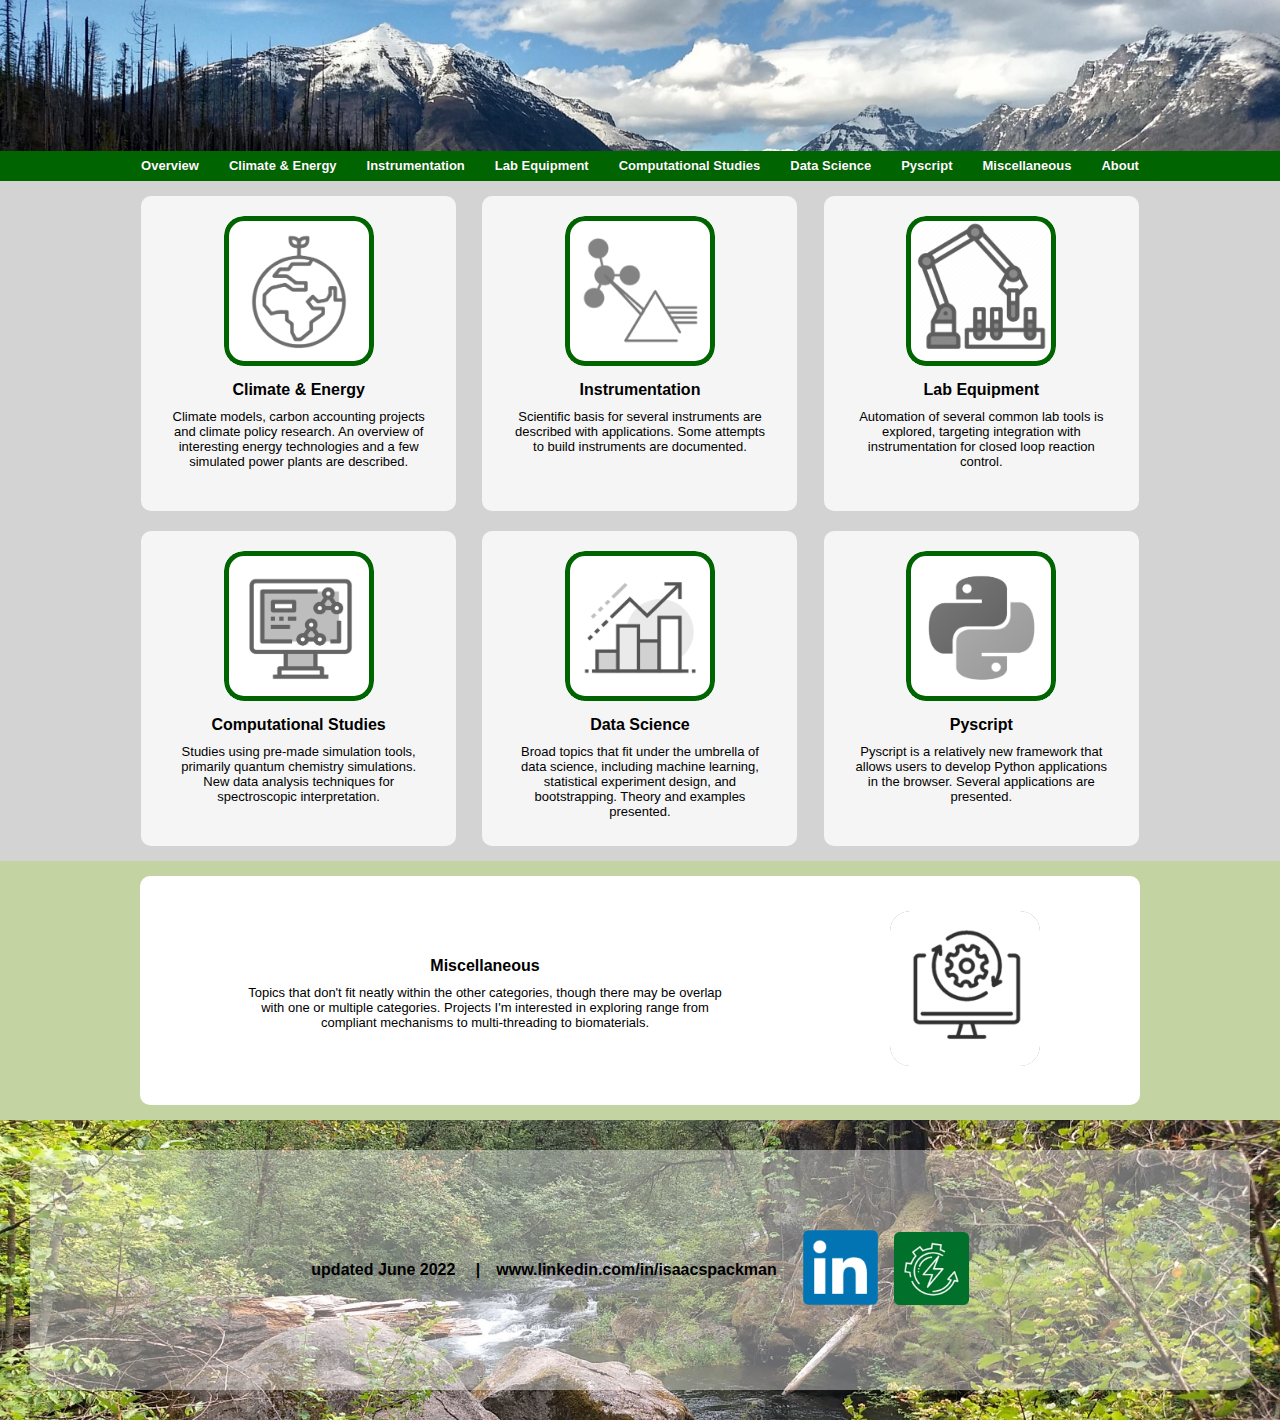
==== index.html @ 602e548e "update overview filename to index.html and change climate&energy.html to climate_energy.html" ====
<!DOCTYPE html>
<html>
<head>
    <meta charset="utf-8" />
    <title>Overview Page</title>
    <link rel="stylesheet" href="styles.css">
</head>
<body>
    <header>
        
        <nav>
            <ul class="gnav">
                <li>
                    <a href="index.html">Overview  </a>
                </li>
                <li>
                    <a href="climate_energy.html">Climate & Energy </a>
                    <div class="drop-down">
                        <div class="nav-column">
                            <h3>
                                <a href="climate_energy.html">Climate Modeling </a>
                            </h3>
                            <ul>
                                <li><a href="#">Global Model</a></li>
                                <li><a href="#">Local Model</a></li>
                                <li><a href="#">Weather?</a></li>
                            </ul>
                        </div>
                    
                        <div class="nav-column">
                            <h3>
                                <a href="climate_energy.html">Carbon Accounting </a>
                            </h3>
                            <ul>
                                <li><a href="#">Control Volumes</a></li>
                                <li><a href="#">Deschutes National Forest</a></li>
                                <li><a href="#">EV Batteries</a></li>
                            </ul>
                        </div>
                         <div class="nav-column">
                            <h3>
                                <a href="climate_energy.html">Climate Policy </a>
                            </h3>
                            <ul>
                                <li><a href="#">History</a></li>
                                <li><a href="#">Limits to Growth</a></li>
                                <li><a href="#">Carbon Taxes</a></li>
                            </ul>
                        </div>
        
                        <div class="nav-column">
                            <h3>
                                <a href="climate_energy.html"> Energy Research </a>
                            </h3>
                            <ul>
                                <li><a href="#">Power Generation</a></li>
                                <li><a href="#">Power Storage</a></li>
                                <li><a href="#">Modeling Plants</a></li>
                            </ul>
                        </div>
                    </div>
                </li>
                <li>
                    <a href="#">Instrumentation  </a>
                    <div class="drop-down">
                        <div class="nav-column">
                            <h3>
                                <a href="climate_energy.html">Spectroscopy </a>
                            </h3>
                            <ul>
                                <li><a href="#">UV/Visible Spectroscopy</a></li>
                                <li><a href="#">IR Spectroscopy</a></li>
                                <li><a href="#">Raman Spectroscopy</a></li>
                                <li><a href="#">NMR Spectroscopy</a></li>
                            </ul>
                        </div>
                    
                        <div class="nav-column">
                            <h3>
                                <a href="climate_energy.html">Microscopy </a>
                            </h3>
                            <ul>
                                <li><a href="#">Visible Microscopy</a></li>
                                <li><a href="#">Confocal Microscopy</a></li>
                            </ul>
        
                            <h3>
                                <a href="climate_energy.html">Separations </a>
                            </h3>
                            <ul>
                                <li><a href="#">Gas Chromatography</a></li>
                                <li><a href="#">Liquid Chromatography</a></li>
                                <li><a href="#">Field Flow Fractionation</a></li>
                            </ul>
                        </div>
        
                        <div class="nav-column">
                            <h3>
                                <a href="climate_energy.html">Mechanical </a>
                            </h3>
                            <ul>
                                <li><a href="#">Strain Gauges</a></li>
                                <li><a href="#">Temperature Control</a></li>
                            </ul>
                            <h3>
                                <a href="climate_energy.html">Electrical </a>
                            </h3>
                            <ul>
                                <li><a href="#">Oscilloscope</a></li>
                                <li><a href="#">Potentiostat</a></li>
                            </ul>
                        </div>
                        <div class="nav-column">
                            <h3>
                                <a href="climate_energy.html">Miscellaneous </a>
                            </h3>
                            <ul>
                                <li><a href="#">Nodal Geophone</a></li>
                                <li><a href="#">Turbidimeter</a></li>
                                <li><a href="#">Radio Telescope</a></li>
                            </ul>
                        </div>
                    </div>
                </li>
                <li>
                    <a href="#">Lab Equipment  </a>
                    <div class="drop-down">
                        <div class="nav-column">
                            <h3>
                                <a href="climate_energy.html">Autosampler </a>
                            </h3>
                            <ul>
                                <li><a href="#">Mechanics</a></li>
                                <li><a href="#">Hardware + Software</a></li>
                                <li><a href="#">Controls</a></li>
                            </ul>
                            <h3>
                                <a href="climate_energy.html">Pipette Gantry </a>
                            </h3>
                        </div>
                    
                        <div class="nav-column">
                            <h3>
                                <a href="climate_energy.html">Autotitrator </a>
                            </h3>
                            <ul>
                                <li><a href="#">Mechanics</a></li>
                                <li><a href="#">Hardware + Software</a></li>
                                <li><a href="#">Controls</a></li>
                            </ul>
                        </div>
        
                        <div class="nav-column">
                            <h3>
                                <a href="climate_energy.html">Product Collection</a>
                            </h3>
                            <ul>
                                <li><a href="#">Mechanics</a></li>
                                <li><a href="#">Hardware + Software</a></li>
                                <li><a href="#">Controls</a></li>
                            </ul>
                        </div>

                        <div class="nav-column">
                            <h3>
                                <a href="climate_energy.html">Reactor </a>
                            </h3>
                            <ul>
                                <li><a href="#">Mechanics</a></li>
                                <li><a href="#">Hardware + Software</a></li>
                                <li><a href="#">Controls</a></li>
                            </ul>
                        </div>
                    </div>
                </li>
                <li>
                    <a href="#">Computational Studies  </a>
                    <div class="drop-down">
                        <div class="nav-column">
                            <h3>
                                <a href="climate_energy.html">Miscibility and Solvation </a>
                            </h3>
                            <ul>
                                <li><a href="#">Theory</a></li>
                                <li><a href="#">Methods</a></li>
                                <li><a href="#">Results</a></li>
                            </ul>
                            <h3>
                                <a href="climate_energy.html">GUI for Open Source Computational Chemistry </a>
                            </h3>
                        </div>
                    
                        <div class="nav-column">
                            <h3>
                                <a href="climate_energy.html">Reduction Potential and Reversibility </a>
                            </h3>
                            <ul>
                                <li><a href="#">Theory</a></li>
                                <li><a href="#">Methods</a></li>
                                <li><a href="#">Results</a></li>
                            </ul>
                        </div>

                        <div class="nav-column">
                            <h3>
                                <a href="climate_energy.html">Blind Signal Separation and PERGA </a>
                            </h3>
                            <ul>
                                <li><a href="#">Theory</a></li>
                                <li><a href="#">Methods</a></li>
                                <li><a href="#">Results</a></li>
                            </ul>
                        </div>
        
                        <div class="nav-column">
                            <h3>
                                <a href="climate_energy.html">Molecular Dynamics and Docking </a>
                            </h3>
                            <ul>
                                <li><a href="#">Theory</a></li>
                                <li><a href="#">Methods</a></li>
                                <li><a href="#">Results</a></li>
                            </ul>
                        </div>
                    </div>
                </li>
                <li>
                    <a href="#">Data Science  </a>
                    <div class="drop-down">
                        <div class="nav-column">
                            <h3>
                            <a href="climate_energy.html">Reinforcement Learning </a>
                            </h3>

                            <h3>
                                <a href="climate_energy.html">Universal Functions Originators </a>
                            </h3>

                            <h3>
                                <a href="climate_energy.html">Classification </a>
                            </h3>
                        </div>
                    
                        <div class="nav-column">
                            <h3>
                                <a href="climate_energy.html">Bootstrapping </a>
                            </h3>
                            <ul>
                                <li><a href="#">Sample Sizes</a></li>
                                <li><a href="#">Curve Fit Parameters</a></li>
                            </ul>
                            <h3>
                                <a href="climate_energy.html">Data Sampling </a>
                            </h3>
                            <ul>
                                <li><a href="#">Selecting a Train and Test Samples</a></li>
                            </ul>
                        </div>
        
                        <div class="nav-column">
                            
                            <h3>
                                <a href="climate_energy.html">Statistical Design of Experiments </a>
                            </h3>
                            <ul>
                                <li><a href="#">Full Factorial Design</a></li>
                                <li><a href="#">Fractional Factorial Designs and Aliasing</a></li>
                            </ul>
                        </div>
                        <div class="nav-column">
                            <h3>
                                <a href="climate_energy.html">Visualization and Dashboards </a>
                            </h3>
                            <ul>
                                <li><a href="#">Flask</a></li>
                                <li><a href="#">Tableau</a></li>
                            </ul>
                           
                        </div>
                    </div>
                </li>
                <li>
                    <a href="#">Pyscript  </a>
                    <div class="drop-down">
                        <div class="nav-column">
                            <h3>
                                <a href="climate_energy.html">???</a>
                            </h3>

                        </div>
                    </div>
                </li>
                <li>
                    <a href="#">Miscellaneous  </a>
                    <div class="drop-down">
                        <div class="nav-column">
                            <h3>
                                <a href="climate_energy.html">Fermentation</a>
                            </h3>
                            <ul>
                                <li><a href="#">Beer</a></li>
                                <li><a href="#">Wine</a></li>
                                <li><a href="#">Kombucha</a></li>
                            </ul>
                            <h3>
                                <a href="climate_energy.html">Biomaterials</a>
                            </h3>
                            <ul>
                                <li><a href="#">Mycellium</a></li>
                                <li><a href="#">SCOBY Leather</a></li>
                            </ul>
                        </div>
                    
                        <div class="nav-column">
                            <h3>
                                <a href="climate_energy.html">Compliant Mechanisms</a>
                            </h3>
                            <ul>
                                <li><a href="#">Bi-stable Joints</a></li>
                                <li><a href="#">Universal Joints</a></li>
                                <li><a href="#">Force Multipliers</a></li>
                            </ul>
                            <h3>
                                <a href="climate_energy.html">Legged Robots</a>
                            </h3>
                            <ul>
                                <li><a href="#">Straight Line Mechanisms</a></li>
                                <li><a href="#">Klann Mechanism</a></li>
                            </ul>
                        </div>
        
                        <div class="nav-column">
                            <h3>
                                <a href="climate_energy.html">Microfluidics</a>
                            </h3>
                            <ul>
                                <li><a href="#">3D Printing</a></li>
                                <li><a href="#">Applications</a></li>
                            </ul>
                            <h3>
                                <a href="climate_energy.html">Aquaponics</a>
                            </h3>
                            <ul>
                                <li><a href="#">Appropriate Crops</a></li>
                                <li><a href="#">Controls System</a></li>
                            </ul>
                        </div>
                        <div class="nav-column">
                            <h3>
                                <a href="climate_energy.html">Multi-Threading</a>
                            </h3>
                            <ul>
                                <li><a href="#">Hardware + Software</a></li>
                                <li><a href="#">Applications</a></li>
                            </ul>
                            <h3>
                                <a href="climate_energy.html">Homebrew Styles Machine Learning Classifier</a>
                            </h3>
                        
                            <h3>
                                <a href="climate_energy.html">Glassworking</a>
                            </h3>
                            <ul>
                                <li><a href="#">Scientific Glassware</a></li>
                            </ul>
                        </div>
                    </div>
                </li>
                <li>
                    <a href="about.html">About</a>
                    <div class="drop-down">
                        <div class="nav-column">
                            <h3>
                                <a href="climate_energy.html">Contact</a>
                            </h3>
                        </div>
                    
                        <div class="nav-column">
                            <h3>
                                <a href="climate_energy.html">Paper of the Week</a>
                            </h3>
                        </div>

                        <div class="nav-column">
                            <h3>
                                <a href="climate_energy.html">Resources</a>
                            </h3>
                        
                        </div>
        
                        <div class="nav-column">
                            <h3>
                                <a href="climate_energy.html">Future Directions</a>
                            </h3>

                        </div>
                    </div>
                </li>
            </ul>
        </nav>
    </header>

    <section>
        <div class="panels">
            <div class="panel-row">
                <div onclick="location.href='climate_energy.html';", style="cursor: pointer;", class="panel">
                    <div class="icon">
                        <img class="img-icon" src="images/climate_and_energy1.png" alt="climate and energy icon">
                    </div>
                    <div class="label">
                        climate & energy
                    </div>
                    <div class="description">
                        Climate models, carbon accounting projects and climate policy research. 
                        An overview of interesting energy technologies and a few simulated power plants are described.
                    </div>
                </div>
                <div class="panel">
                    <div class="icon">
                        <img class="img-icon" src="images/instrumentation1.png" alt="instrumentation icon">
                    </div>
                    <div class="label">
                        instrumentation
                    </div>
                    <div class="description">
                        Scientific basis for several instruments are described with applications. 
                        Some attempts to build instruments are documented.
                    </div>
                </div>
                <div class="panel">
                    <div class="icon">
                        <img class="img-icon" src="images/lab_equipment1.png" alt="lab equipment icon">
                    </div>
                    <div class="label">
                        lab equipment
                    </div>
                    <div class="description">
                        Automation of several common lab tools is explored, 
                        targeting integration with instrumentation for closed loop reaction control.
                    </div>
                </div>
            </div>
            <div class="panel-row">
                <div class="panel">
                    <div class="icon">
                        <img class="img-icon" src="images/computational_studies1.png" alt="computational studies icon">
                    </div>
                    <div class="label">
                        computational studies
                    </div>
                    <div class="description">
                        Studies using pre-made simulation tools, primarily quantum chemistry simulations.
                        New data analysis techniques for spectroscopic interpretation.
                    </div>
                </div>
                <div class="panel">
                    <div class="icon">
                        <img class="img-icon" src="images/data_science1.png" alt="data science icon">
                    </div>
                    <div class="label">
                        data science
                    </div>
                    <div class="description">
                        Broad topics that fit under the umbrella of data science, 
                        including machine learning, statistical experiment design, and bootstrapping.
                        Theory and examples presented.
                    </div>
                </div>
                <div class="panel">
                    <div class="icon">
                        <img class="img-icon" src="images/pyscript1.png" alt="pyscript icon">
                    </div>
                    <div class="label">
                        pyscript
                    </div>
                    <div class="description">
                        Pyscript is a relatively new framework that allows users to develop Python applications in the browser. 
                        Several applications are presented.
                    </div>
                </div>
            </div>
        </div>
    </section>

    <section>
        <div class="lower-section">
            <div class="lower-container">
                <div class="left">
                    <div class="label">
                        Miscellaneous
                    </div>
                    <div class="description">
                        Topics that don't fit neatly within the other categories, though there may be overlap with one or multiple categories.
                        Projects I'm interested in exploring range from compliant mechanisms to multi-threading to biomaterials.
                    </div>
                </div>
                <div class="right">
                    <img class="img-icon" src="images/updates1.png" alt="updates icon">
                </div>
         </div>
        </div>
    </section>

    <footer>
        <div class="footer-container">
            <div class="footer-left">
                <div class="footer-table">
                    updated June 2022 &emsp;|
                </div>
                <div class="footer-table">
                    <a href="https://www.linkedin.com/in/isaacspackman"> 
                        www.linkedin.com/in/isaacspackman
                    </a>
                </div>
            </div>
            <div class="footer-right">
                <div class="footer-table">
                    <img onclick="location.href='https://www.linkedin.com/in/isaacspackman';", style="cursor: pointer;", class="footer-img" src="images/linkedinlogo.png"alt="linkedinlogo">
                </div>
                <div class="footer-table">
                    <img class="footer-img" src="images/pnnlgreenlogo.png"alt="PNNL sustainability">
                </div>
            </div>
        </div>
    </footer>
</body>
</html>
---- styles.css ----
/*----------------------------------------------------------------*/
body {
    margin: 0;
    background: purple;
}

/*----------------------------------------------------------------*/

header {
    background-color: black;
    color: white;
    padding: 100px 0% 0% 0%; /*changes depending on window size, need to edit*/
    display: flex;
    flex-direction:column;
    background-image: url("images/header2.jpg");
    background-repeat: no-repeat;
    background-position: center;
    margin: auto;
    width: 100%;
    background-size: cover;
    min-width: 1064px;

}


nav { 
    color: black;
    width: 100%;
    margin-top: 4%;
    display: flex;
    flex-direction: row;
    justify-content: center;
    
}

/*adapted from https://designmodo.com/create-css3-mega-menu/*/

.gnav {
    display: flex;
    margin: 0px 0px 0px 0px;
    padding-left: 0%;
    width: 100%;
    cursor: default;
    justify-content: center;
    z-index: 500;
    background-color: darkgreen;
    align-content: center;
}

/*this controls the order of nav bar list items*/
.gnav > li {
    display: table;
    float: center; /*this appears to control where the dropdown starts from but not when its a table item?*/
    width: 10px; /* dont know what exactly this did, but it appears to have more or less centered the nav bar the way I want it*/
}

/*this controls the look of the nav bar text*/
.gnav > li > a {
    text-decoration: none;
    position: relative;
    display: table-cell;
    margin: 0px auto;
    z-index: 510;
    height: 30px;
    padding: 0px 15px; /*cant figure out how to make table columns autosize corrrectly- this is best work around*/
    text-align: center;
    line-height: 30px;
     
    font-family: 'Arial Narrow Bold', sans-serif;
    font-weight: 600;
    font-size: 13px;
    color: #fcfcfc;
    text-shadow: 0 0 1px rgba(0,0,0,.35);
    white-space: nowrap;
 
    background: darkgreen;/*#372f2b;*/
    border-left: 0px solid lightslategray; /* #4b4441;*/
    border-right: 0px solid darkolivegreen; /*#312a27;*/
 
    -webkit-transition: all .3s ease;
    -moz-transition: all .3s ease;
    -o-transition: all .3s ease;
    -ms-transition: all .3s ease;
    transition: all .3s ease;
}

/*color change on hovering over a nav bar item*/
.gnav > li:hover > a { 
    background: darkolivegreen; 
    } /*old color*/

/*gives the first item in the navbar a radius?*/
.gnav > li:first-child > a {
    border-radius: 0px 0 0 3px;
    border-left: none;
}

.gnav > li:last-child > a {
    border-radius: 0px 3px 3px 0px;
    border-right: none;
}

/*controls drop down characteristics*/
.gnav > li > div {
    position: absolute;
    display: inline-block;
    width: 1064px;
    top: 190px; /*controls height where the hover banner in the navlabel shows up- currently a little broken should be pixel #*/
    margin: auto;
    left: 0;
    right: 0;

    opacity: 0;
    visibility: hidden;
    overflow: hidden;
 
    background: #ffffff;
    border-radius: 0 0 3px 3px;
 
    -webkit-transition: all .3s ease .15s;
    -moz-transition: all .3s ease .15s;
    -o-transition: all .3s ease .15s;
    -ms-transition: all .3s ease .15s;
    transition: all .3s ease .15s;
}

.gnav > li:hover > div {
    opacity: 1;
    visibility: visible;
    overflow: visible;
}

.gnav .nav-column {
    float: left;
    width: 20%;
    padding: 2.5%;
}

.gnav .nav-column ul {
    list-style: none;
}
 
.gnav .nav-column h3 a {
    margin: 20px 0 10px 0;
    line-height: 18px;
     
    font-family: Helvetica, Arial, sans-serif;
    font-weight: bold;
    font-size: 14px;
    color: #372f2b;
    text-transform: uppercase;
    text-decoration: none;
}
 
.gnav .nav-column li a {
    text-decoration: none;
    display: block;
    line-height: 26px;
     
    font-family: Helvetica, Arial, sans-serif;
    font-weight: bold;
    font-size: 13px;
    color: #888888;
}
 
.gnav .nav-column h3 a:hover {
    color: darkgreen;
    text-decoration: underline;
    ;}
.gnav .nav-column li a:hover { color: #666666; }
/*----------------------------------------------------------------*/

section > .panels {
    background: lightgray;
    display: flex;
    flex-direction: column; /*makes top and bottom panels aligned vertically*/
    padding: 5px 0px 5px 0px; /* controls space around blue block */
    min-width: 1064px;
}

.panel-row {
    background: lightgray;
    display: flex;
    margin: auto; /*centers bottom panel section*/
    width: 1024px;
    padding: 10px;
}

section > .lower-section {
    background: rgb(195, 211, 162);
    padding: 15px 0px 15px 0px; /*need to edit*/
    display: flex; /*allows items to be place on same line in row*/
    min-width: 1064px;
}

.lower-container {
    display: flex;
    background:white;
    margin: auto;
    padding: 20px;
    width: 960px;
    border-radius: 10px;

    -webkit-transition: all .2s ease .1s;
    -moz-transition: all .2s ease .1s;
    -o-transition: all .2s ease .1s;
    -ms-transition: all .2s ease .1s;
    transition: all .2s ease .1s;
}

.lower-container:hover {
    background: lightgray;
}

.lower-container > .left {
    background: transparent;
    margin: auto; /*evenly spaces items within lower section*/
    padding: 10px;
    width: 500px;
    
}

.lower-container > .right {
    background: transparent;
    padding: 15px;
    margin:auto; /*evenly spaces items within lower section*/
}

.panel {
    background: whitesmoke;
    padding: 20px;
    margin: auto;
    width: 275px;
    height: 275px;
    border-radius: 10px;

    -webkit-transition: all .2s ease .1s;
    -moz-transition: all .2s ease .1s;
    -o-transition: all .2s ease .1s;
    -ms-transition: all .2s ease .1s;
    transition: all .2s ease .1s;
}

.panel:hover {
    background: rgb(195, 211, 162);
}

.icon {
    background: transparent; 
    margin: auto;
    display: flex;
    justify-content: center;
}

.img-icon {
    width: 150px;
    border: 0px solid lightgreen;
    box-shadow: 0 0 0 5px darkgreen inset;   
    border-radius: 20px; 
    background: white;

}


.label { 
    background: transparent;
    text-align: center;
    text-transform: capitalize;
    font-family: Arial, Helvetica, sans-serif;
    font-weight: bold;
    padding-top: 15px;

    -webkit-transition: all .2s ease .1s;
    -moz-transition: all .2s ease .1s;
    -o-transition: all .2s ease .1s;
    -ms-transition: all .2s ease .1s;
    transition: all .2s ease .1s;
}

.panel:hover > .label {
    color: gray;
}

.description {
    background: transparent;
    text-align: left;
    font-size: 13px;
    padding: 10px;
    font-family: Arial, Helvetica;
    text-align: center;

    -webkit-transition: all .2s ease .1s;
    -moz-transition: all .2s ease .1s;
    -o-transition: all .2s ease .1s;
    -ms-transition: all .2s ease .1s;
    transition: all .2s ease .1s;
}

.panel:hover >.description {
    color: gray;
}

/*-----------------------------------------------------------*/

footer {
    background: black;
    color: white;
    background-image: url("images/footer.jpg");
    background-repeat: no-repeat;
    background-position: center;
    margin: auto;
    width: 100%;
    height: 300px;
    background-size: cover;
    display: flex;
    justify-content: center;
    min-width: 1064px;
}

.footer-container {
    background: rgba(255, 255, 255, .4);
    margin: 30px;
    margin-left: 30px;
    margin-right: 30px;
    width: 100%;
    display:flex;
    justify-content: center;
    align-items: center;
    border-radius: 20px;
}

.footer-left {
    color:black;
    display: table;
    font-family: Arial, Helvetica, sans-serif;
    font-weight: bold;
}

.footer-right {
    display:table;
    padding-left: 10px;
}

.footer-table {
    display: table-cell;
    padding: 8px;
}

.footer-table> a:link {
    text-decoration: none;
    color:black;
}

.footer-table> a:visited {
    text-decoration: none;
    color:black;
}

.footer-img {
    width: 75px;
}
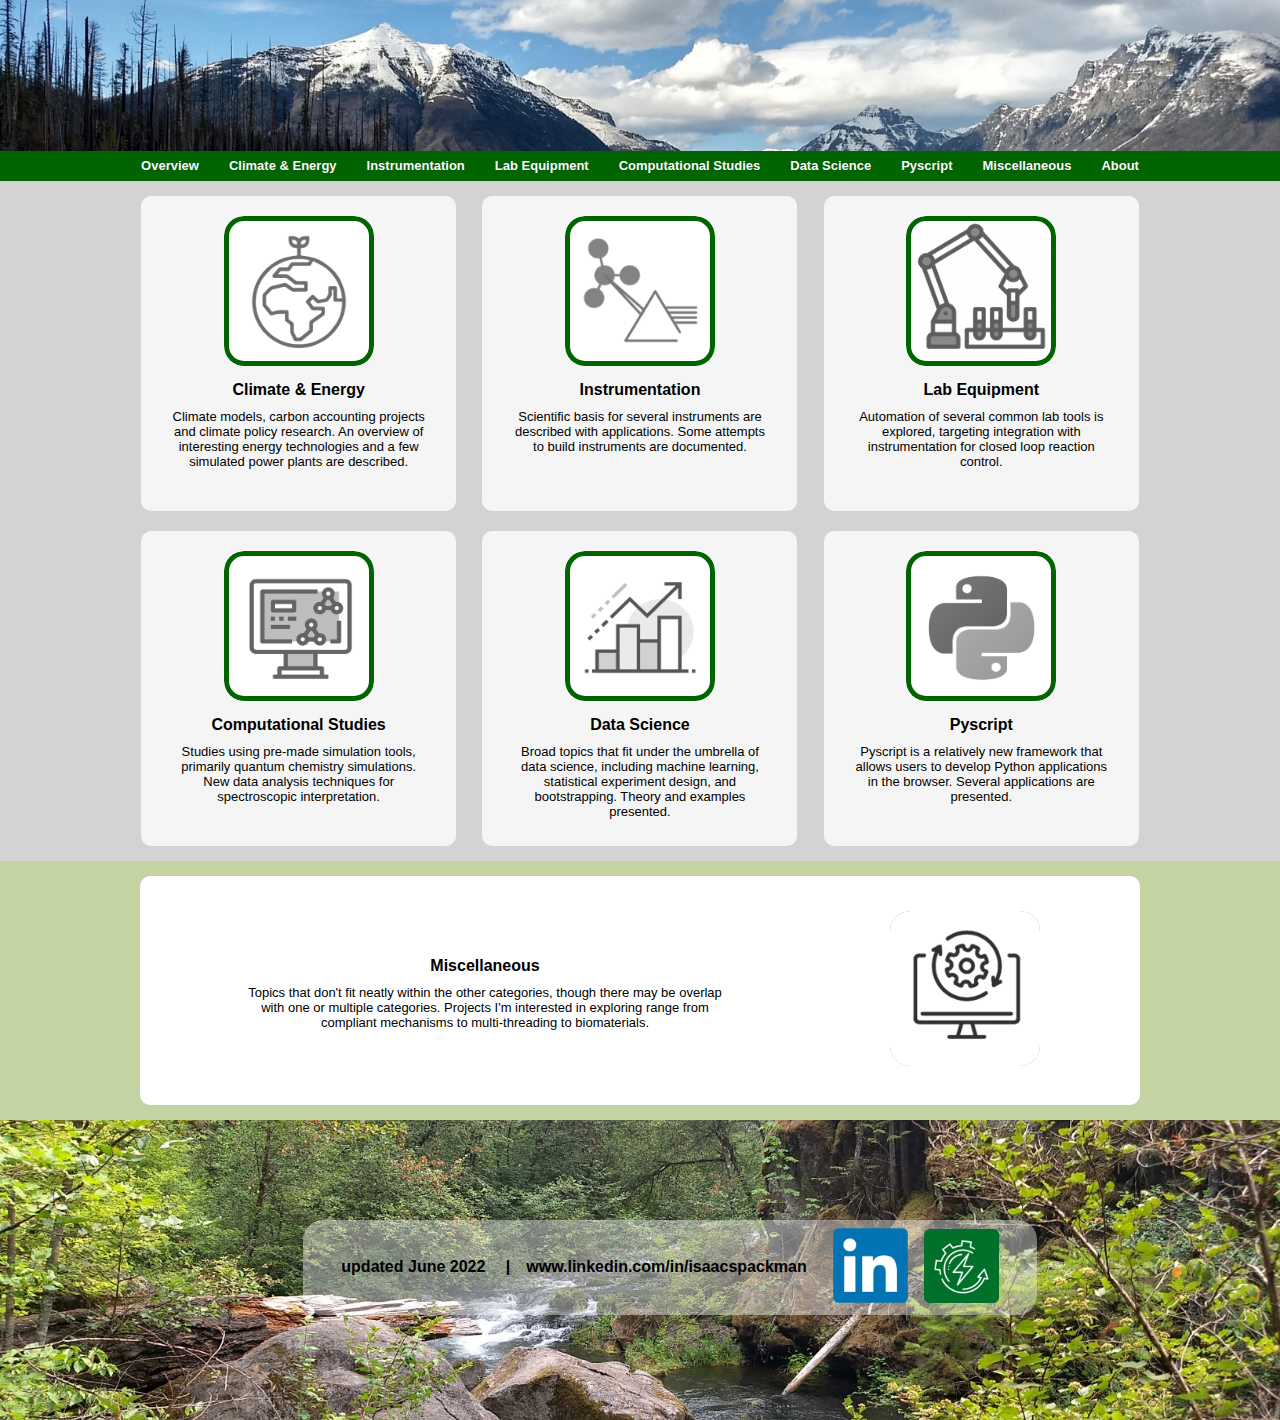
==== commit 175f5184: "merge shared metacontent into master branch" ====
--- a/index.html
+++ b/index.html
@@ -1,403 +1,18 @@
 <!DOCTYPE html>
 <html>
+
 <head>
     <meta charset="utf-8" />
     <title>Overview Page</title>
-    <link rel="stylesheet" href="styles.css">
+    <link rel="stylesheet" href="styles/styles.css">
+    <link rel="stylesheet" href="styles/styles_nav.css">
+    <link rel="stylesheet" href="styles/styles_footer.css">
+    <script type=module src=meta_content/nav_html.js></script>
+    <script type=module src=meta_content/footer_html.js></script>
 </head>
 <body>
     <header>
-        
-        <nav>
-            <ul class="gnav">
-                <li>
-                    <a href="index.html">Overview  </a>
-                </li>
-                <li>
-                    <a href="climate_energy.html">Climate & Energy </a>
-                    <div class="drop-down">
-                        <div class="nav-column">
-                            <h3>
-                                <a href="climate_energy.html">Climate Modeling </a>
-                            </h3>
-                            <ul>
-                                <li><a href="#">Global Model</a></li>
-                                <li><a href="#">Local Model</a></li>
-                                <li><a href="#">Weather?</a></li>
-                            </ul>
-                        </div>
-                    
-                        <div class="nav-column">
-                            <h3>
-                                <a href="climate_energy.html">Carbon Accounting </a>
-                            </h3>
-                            <ul>
-                                <li><a href="#">Control Volumes</a></li>
-                                <li><a href="#">Deschutes National Forest</a></li>
-                                <li><a href="#">EV Batteries</a></li>
-                            </ul>
-                        </div>
-                         <div class="nav-column">
-                            <h3>
-                                <a href="climate_energy.html">Climate Policy </a>
-                            </h3>
-                            <ul>
-                                <li><a href="#">History</a></li>
-                                <li><a href="#">Limits to Growth</a></li>
-                                <li><a href="#">Carbon Taxes</a></li>
-                            </ul>
-                        </div>
-        
-                        <div class="nav-column">
-                            <h3>
-                                <a href="climate_energy.html"> Energy Research </a>
-                            </h3>
-                            <ul>
-                                <li><a href="#">Power Generation</a></li>
-                                <li><a href="#">Power Storage</a></li>
-                                <li><a href="#">Modeling Plants</a></li>
-                            </ul>
-                        </div>
-                    </div>
-                </li>
-                <li>
-                    <a href="#">Instrumentation  </a>
-                    <div class="drop-down">
-                        <div class="nav-column">
-                            <h3>
-                                <a href="climate_energy.html">Spectroscopy </a>
-                            </h3>
-                            <ul>
-                                <li><a href="#">UV/Visible Spectroscopy</a></li>
-                                <li><a href="#">IR Spectroscopy</a></li>
-                                <li><a href="#">Raman Spectroscopy</a></li>
-                                <li><a href="#">NMR Spectroscopy</a></li>
-                            </ul>
-                        </div>
-                    
-                        <div class="nav-column">
-                            <h3>
-                                <a href="climate_energy.html">Microscopy </a>
-                            </h3>
-                            <ul>
-                                <li><a href="#">Visible Microscopy</a></li>
-                                <li><a href="#">Confocal Microscopy</a></li>
-                            </ul>
-        
-                            <h3>
-                                <a href="climate_energy.html">Separations </a>
-                            </h3>
-                            <ul>
-                                <li><a href="#">Gas Chromatography</a></li>
-                                <li><a href="#">Liquid Chromatography</a></li>
-                                <li><a href="#">Field Flow Fractionation</a></li>
-                            </ul>
-                        </div>
-        
-                        <div class="nav-column">
-                            <h3>
-                                <a href="climate_energy.html">Mechanical </a>
-                            </h3>
-                            <ul>
-                                <li><a href="#">Strain Gauges</a></li>
-                                <li><a href="#">Temperature Control</a></li>
-                            </ul>
-                            <h3>
-                                <a href="climate_energy.html">Electrical </a>
-                            </h3>
-                            <ul>
-                                <li><a href="#">Oscilloscope</a></li>
-                                <li><a href="#">Potentiostat</a></li>
-                            </ul>
-                        </div>
-                        <div class="nav-column">
-                            <h3>
-                                <a href="climate_energy.html">Miscellaneous </a>
-                            </h3>
-                            <ul>
-                                <li><a href="#">Nodal Geophone</a></li>
-                                <li><a href="#">Turbidimeter</a></li>
-                                <li><a href="#">Radio Telescope</a></li>
-                            </ul>
-                        </div>
-                    </div>
-                </li>
-                <li>
-                    <a href="#">Lab Equipment  </a>
-                    <div class="drop-down">
-                        <div class="nav-column">
-                            <h3>
-                                <a href="climate_energy.html">Autosampler </a>
-                            </h3>
-                            <ul>
-                                <li><a href="#">Mechanics</a></li>
-                                <li><a href="#">Hardware + Software</a></li>
-                                <li><a href="#">Controls</a></li>
-                            </ul>
-                            <h3>
-                                <a href="climate_energy.html">Pipette Gantry </a>
-                            </h3>
-                        </div>
-                    
-                        <div class="nav-column">
-                            <h3>
-                                <a href="climate_energy.html">Autotitrator </a>
-                            </h3>
-                            <ul>
-                                <li><a href="#">Mechanics</a></li>
-                                <li><a href="#">Hardware + Software</a></li>
-                                <li><a href="#">Controls</a></li>
-                            </ul>
-                        </div>
-        
-                        <div class="nav-column">
-                            <h3>
-                                <a href="climate_energy.html">Product Collection</a>
-                            </h3>
-                            <ul>
-                                <li><a href="#">Mechanics</a></li>
-                                <li><a href="#">Hardware + Software</a></li>
-                                <li><a href="#">Controls</a></li>
-                            </ul>
-                        </div>
-
-                        <div class="nav-column">
-                            <h3>
-                                <a href="climate_energy.html">Reactor </a>
-                            </h3>
-                            <ul>
-                                <li><a href="#">Mechanics</a></li>
-                                <li><a href="#">Hardware + Software</a></li>
-                                <li><a href="#">Controls</a></li>
-                            </ul>
-                        </div>
-                    </div>
-                </li>
-                <li>
-                    <a href="#">Computational Studies  </a>
-                    <div class="drop-down">
-                        <div class="nav-column">
-                            <h3>
-                                <a href="climate_energy.html">Miscibility and Solvation </a>
-                            </h3>
-                            <ul>
-                                <li><a href="#">Theory</a></li>
-                                <li><a href="#">Methods</a></li>
-                                <li><a href="#">Results</a></li>
-                            </ul>
-                            <h3>
-                                <a href="climate_energy.html">GUI for Open Source Computational Chemistry </a>
-                            </h3>
-                        </div>
-                    
-                        <div class="nav-column">
-                            <h3>
-                                <a href="climate_energy.html">Reduction Potential and Reversibility </a>
-                            </h3>
-                            <ul>
-                                <li><a href="#">Theory</a></li>
-                                <li><a href="#">Methods</a></li>
-                                <li><a href="#">Results</a></li>
-                            </ul>
-                        </div>
-
-                        <div class="nav-column">
-                            <h3>
-                                <a href="climate_energy.html">Blind Signal Separation and PERGA </a>
-                            </h3>
-                            <ul>
-                                <li><a href="#">Theory</a></li>
-                                <li><a href="#">Methods</a></li>
-                                <li><a href="#">Results</a></li>
-                            </ul>
-                        </div>
-        
-                        <div class="nav-column">
-                            <h3>
-                                <a href="climate_energy.html">Molecular Dynamics and Docking </a>
-                            </h3>
-                            <ul>
-                                <li><a href="#">Theory</a></li>
-                                <li><a href="#">Methods</a></li>
-                                <li><a href="#">Results</a></li>
-                            </ul>
-                        </div>
-                    </div>
-                </li>
-                <li>
-                    <a href="#">Data Science  </a>
-                    <div class="drop-down">
-                        <div class="nav-column">
-                            <h3>
-                            <a href="climate_energy.html">Reinforcement Learning </a>
-                            </h3>
-
-                            <h3>
-                                <a href="climate_energy.html">Universal Functions Originators </a>
-                            </h3>
-
-                            <h3>
-                                <a href="climate_energy.html">Classification </a>
-                            </h3>
-                        </div>
-                    
-                        <div class="nav-column">
-                            <h3>
-                                <a href="climate_energy.html">Bootstrapping </a>
-                            </h3>
-                            <ul>
-                                <li><a href="#">Sample Sizes</a></li>
-                                <li><a href="#">Curve Fit Parameters</a></li>
-                            </ul>
-                            <h3>
-                                <a href="climate_energy.html">Data Sampling </a>
-                            </h3>
-                            <ul>
-                                <li><a href="#">Selecting a Train and Test Samples</a></li>
-                            </ul>
-                        </div>
-        
-                        <div class="nav-column">
-                            
-                            <h3>
-                                <a href="climate_energy.html">Statistical Design of Experiments </a>
-                            </h3>
-                            <ul>
-                                <li><a href="#">Full Factorial Design</a></li>
-                                <li><a href="#">Fractional Factorial Designs and Aliasing</a></li>
-                            </ul>
-                        </div>
-                        <div class="nav-column">
-                            <h3>
-                                <a href="climate_energy.html">Visualization and Dashboards </a>
-                            </h3>
-                            <ul>
-                                <li><a href="#">Flask</a></li>
-                                <li><a href="#">Tableau</a></li>
-                            </ul>
-                           
-                        </div>
-                    </div>
-                </li>
-                <li>
-                    <a href="#">Pyscript  </a>
-                    <div class="drop-down">
-                        <div class="nav-column">
-                            <h3>
-                                <a href="climate_energy.html">???</a>
-                            </h3>
-
-                        </div>
-                    </div>
-                </li>
-                <li>
-                    <a href="#">Miscellaneous  </a>
-                    <div class="drop-down">
-                        <div class="nav-column">
-                            <h3>
-                                <a href="climate_energy.html">Fermentation</a>
-                            </h3>
-                            <ul>
-                                <li><a href="#">Beer</a></li>
-                                <li><a href="#">Wine</a></li>
-                                <li><a href="#">Kombucha</a></li>
-                            </ul>
-                            <h3>
-                                <a href="climate_energy.html">Biomaterials</a>
-                            </h3>
-                            <ul>
-                                <li><a href="#">Mycellium</a></li>
-                                <li><a href="#">SCOBY Leather</a></li>
-                            </ul>
-                        </div>
-                    
-                        <div class="nav-column">
-                            <h3>
-                                <a href="climate_energy.html">Compliant Mechanisms</a>
-                            </h3>
-                            <ul>
-                                <li><a href="#">Bi-stable Joints</a></li>
-                                <li><a href="#">Universal Joints</a></li>
-                                <li><a href="#">Force Multipliers</a></li>
-                            </ul>
-                            <h3>
-                                <a href="climate_energy.html">Legged Robots</a>
-                            </h3>
-                            <ul>
-                                <li><a href="#">Straight Line Mechanisms</a></li>
-                                <li><a href="#">Klann Mechanism</a></li>
-                            </ul>
-                        </div>
-        
-                        <div class="nav-column">
-                            <h3>
-                                <a href="climate_energy.html">Microfluidics</a>
-                            </h3>
-                            <ul>
-                                <li><a href="#">3D Printing</a></li>
-                                <li><a href="#">Applications</a></li>
-                            </ul>
-                            <h3>
-                                <a href="climate_energy.html">Aquaponics</a>
-                            </h3>
-                            <ul>
-                                <li><a href="#">Appropriate Crops</a></li>
-                                <li><a href="#">Controls System</a></li>
-                            </ul>
-                        </div>
-                        <div class="nav-column">
-                            <h3>
-                                <a href="climate_energy.html">Multi-Threading</a>
-                            </h3>
-                            <ul>
-                                <li><a href="#">Hardware + Software</a></li>
-                                <li><a href="#">Applications</a></li>
-                            </ul>
-                            <h3>
-                                <a href="climate_energy.html">Homebrew Styles Machine Learning Classifier</a>
-                            </h3>
-                        
-                            <h3>
-                                <a href="climate_energy.html">Glassworking</a>
-                            </h3>
-                            <ul>
-                                <li><a href="#">Scientific Glassware</a></li>
-                            </ul>
-                        </div>
-                    </div>
-                </li>
-                <li>
-                    <a href="about.html">About</a>
-                    <div class="drop-down">
-                        <div class="nav-column">
-                            <h3>
-                                <a href="climate_energy.html">Contact</a>
-                            </h3>
-                        </div>
-                    
-                        <div class="nav-column">
-                            <h3>
-                                <a href="climate_energy.html">Paper of the Week</a>
-                            </h3>
-                        </div>
-
-                        <div class="nav-column">
-                            <h3>
-                                <a href="climate_energy.html">Resources</a>
-                            </h3>
-                        
-                        </div>
-        
-                        <div class="nav-column">
-                            <h3>
-                                <a href="climate_energy.html">Future Directions</a>
-                            </h3>
-
-                        </div>
-                    </div>
-                </li>
-            </ul>
-        </nav>
+        <header-nav></header-nav>
     </header>
 
     <section>
@@ -502,26 +117,9 @@
     </section>
 
     <footer>
-        <div class="footer-container">
-            <div class="footer-left">
-                <div class="footer-table">
-                    updated June 2022 &emsp;|
-                </div>
-                <div class="footer-table">
-                    <a href="https://www.linkedin.com/in/isaacspackman"> 
-                        www.linkedin.com/in/isaacspackman
-                    </a>
-                </div>
-            </div>
-            <div class="footer-right">
-                <div class="footer-table">
-                    <img onclick="location.href='https://www.linkedin.com/in/isaacspackman';", style="cursor: pointer;", class="footer-img" src="images/linkedinlogo.png"alt="linkedinlogo">
-                </div>
-                <div class="footer-table">
-                    <img class="footer-img" src="images/pnnlgreenlogo.png"alt="PNNL sustainability">
-                </div>
-            </div>
-        </div>
+        <my-footer></my-footer>
     </footer>
+
 </body>
+
 </html>--- a/styles/styles.css
+++ b/styles/styles.css
@@ -0,0 +1,155 @@
+/*----------------------------------------------------------------*/
+body {
+    margin: 0;
+    background: purple;
+}
+
+/*----------------------------------------------------------------*/
+
+header {
+    background-color: black;
+    color: white;
+    padding: 100px 0% 0% 0%; /*changes depending on window size, need to edit*/
+    display: flex;
+    flex-direction:column;
+    background-image: url("../images/header2.jpg");
+    background-repeat: no-repeat;
+    background-position: center;
+    margin: auto;
+    width: 100%;
+    background-size: cover;
+    min-width: 1064px;
+
+}
+
+
+
+section > .panels {
+    background: lightgray;
+    display: flex;
+    flex-direction: column; /*makes top and bottom panels aligned vertically*/
+    padding: 5px 0px 5px 0px; /* controls space around blue block */
+    min-width: 1064px;
+}
+
+.panel-row {
+    background: lightgray;
+    display: flex;
+    margin: auto; /*centers bottom panel section*/
+    width: 1024px;
+    padding: 10px;
+}
+
+section > .lower-section {
+    background: rgb(195, 211, 162);
+    padding: 15px 0px 15px 0px; /*need to edit*/
+    display: flex; /*allows items to be place on same line in row*/
+    min-width: 1064px;
+}
+
+.lower-container {
+    display: flex;
+    background:white;
+    margin: auto;
+    padding: 20px;
+    width: 960px;
+    border-radius: 10px;
+
+    -webkit-transition: all .2s ease .1s;
+    -moz-transition: all .2s ease .1s;
+    -o-transition: all .2s ease .1s;
+    -ms-transition: all .2s ease .1s;
+    transition: all .2s ease .1s;
+}
+
+.lower-container:hover {
+    background: lightgray;
+}
+
+.lower-container > .left {
+    background: transparent;
+    margin: auto; /*evenly spaces items within lower section*/
+    padding: 10px;
+    width: 500px;
+    
+}
+
+.lower-container > .right {
+    background: transparent;
+    padding: 15px;
+    margin:auto; /*evenly spaces items within lower section*/
+}
+
+.panel {
+    background: whitesmoke;
+    padding: 20px;
+    margin: auto;
+    width: 275px;
+    height: 275px;
+    border-radius: 10px;
+
+    -webkit-transition: all .2s ease .1s;
+    -moz-transition: all .2s ease .1s;
+    -o-transition: all .2s ease .1s;
+    -ms-transition: all .2s ease .1s;
+    transition: all .2s ease .1s;
+}
+
+.panel:hover {
+    background: rgb(195, 211, 162);
+}
+
+.icon {
+    background: transparent; 
+    margin: auto;
+    display: flex;
+    justify-content: center;
+}
+
+.img-icon {
+    width: 150px;
+    border: 0px solid lightgreen;
+    box-shadow: 0 0 0 5px darkgreen inset;   
+    border-radius: 20px; 
+    background: white;
+
+}
+
+
+.label { 
+    background: transparent;
+    text-align: center;
+    text-transform: capitalize;
+    font-family: Arial, Helvetica, sans-serif;
+    font-weight: bold;
+    padding-top: 15px;
+
+    -webkit-transition: all .2s ease .1s;
+    -moz-transition: all .2s ease .1s;
+    -o-transition: all .2s ease .1s;
+    -ms-transition: all .2s ease .1s;
+    transition: all .2s ease .1s;
+}
+
+.panel:hover > .label {
+    color: gray;
+}
+
+.description {
+    background: transparent;
+    text-align: left;
+    font-size: 13px;
+    padding: 10px;
+    font-family: Arial, Helvetica;
+    text-align: center;
+
+    -webkit-transition: all .2s ease .1s;
+    -moz-transition: all .2s ease .1s;
+    -o-transition: all .2s ease .1s;
+    -ms-transition: all .2s ease .1s;
+    transition: all .2s ease .1s;
+}
+
+.panel:hover >.description {
+    color: gray;
+}--- a/styles/styles_nav.css
+++ b/styles/styles_nav.css
@@ -0,0 +1,147 @@
+
+nav { 
+    color: black;
+    width: 100%;
+    margin-top: 4%;
+    display: flex;
+    flex-direction: row;
+    justify-content: center;
+    
+}
+
+/*adapted from https://designmodo.com/create-css3-mega-menu/*/
+
+.gnav {
+    display: flex;
+    margin: 0px 0px 0px 0px;
+    padding-left: 0%;
+    width: 100%;
+    cursor: default;
+    justify-content: center;
+    z-index: 500;
+    background-color: darkgreen;
+    align-content: center;
+}
+
+/*this controls the order of nav bar list items*/
+.gnav > li {
+    display: table;
+    float: center; /*this appears to control where the dropdown starts from but not when its a table item?*/
+    width: 10px; /* dont know what exactly this did, but it appears to have more or less centered the nav bar the way I want it*/
+}
+
+/*this controls the look of the nav bar text*/
+.gnav > li > a {
+    text-decoration: none;
+    position: relative;
+    display: table-cell;
+    margin: 0px auto;
+    z-index: 510;
+    height: 30px;
+    padding: 0px 15px; /*cant figure out how to make table columns autosize corrrectly- this is best work around*/
+    text-align: center;
+    line-height: 30px;
+     
+    font-family: 'Arial Narrow Bold', sans-serif;
+    font-weight: 600;
+    font-size: 13px;
+    color: #fcfcfc;
+    text-shadow: 0 0 1px rgba(0,0,0,.35);
+    white-space: nowrap;
+ 
+    background: darkgreen;/*#372f2b;*/
+    border-left: 0px solid lightslategray; /* #4b4441;*/
+    border-right: 0px solid darkolivegreen; /*#312a27;*/
+ 
+    -webkit-transition: all .3s ease;
+    -moz-transition: all .3s ease;
+    -o-transition: all .3s ease;
+    -ms-transition: all .3s ease;
+    transition: all .3s ease;
+}
+
+/*color change on hovering over a nav bar item*/
+.gnav > li:hover > a { 
+    background: darkolivegreen; 
+    } /*old color*/
+
+/*gives the first item in the navbar a radius?*/
+.gnav > li:first-child > a {
+    border-radius: 0px 0 0 3px;
+    border-left: none;
+}
+
+.gnav > li:last-child > a {
+    border-radius: 0px 3px 3px 0px;
+    border-right: none;
+}
+
+/*controls drop down characteristics*/
+.gnav > li > div {
+    position: absolute;
+    display: inline-block;
+    width: 1064px;
+    top: 190px; /*controls height where the hover banner in the navlabel shows up- currently a little broken should be pixel #*/
+    margin: auto;
+    left: 0;
+    right: 0;
+
+    opacity: 0;
+    visibility: hidden;
+    overflow: hidden;
+ 
+    background: #ffffff;
+    border-radius: 0 0 3px 3px;
+ 
+    -webkit-transition: all .3s ease .15s;
+    -moz-transition: all .3s ease .15s;
+    -o-transition: all .3s ease .15s;
+    -ms-transition: all .3s ease .15s;
+    transition: all .3s ease .15s;
+}
+
+.gnav > li:hover > div {
+    opacity: 1;
+    visibility: visible;
+    overflow: visible;
+}
+
+.gnav .nav-column {
+    float: left;
+    width: 20%;
+    padding: 2.5%;
+}
+
+.gnav .nav-column ul {
+    list-style: none;
+}
+ 
+.gnav .nav-column h3 {
+    margin: 20px 0 10px 0;
+    line-height: 18px;
+     
+    font-family: Arial, Helvetica, sans-serif;
+    font-weight: bold;
+    font-size: 14px;
+    color: #372f2b;
+    text-transform: uppercase;
+    text-decoration: none;
+}
+ 
+.gnav .nav-column li a {
+    text-decoration: none;
+    display: block;
+    line-height: 26px;
+     
+    font-family: Helvetica, Arial, sans-serif;
+    font-weight: bold;
+    font-size: 13px;
+    color: #888888;
+}
+ 
+.gnav .nav-column h3:hover {
+    color: darkgreen;
+    text-decoration: underline;
+    ;}
+.gnav .nav-column li a:hover { color: #666666; }
+/*----------------------------------------------------------------*/--- a/styles/styles_footer.css
+++ b/styles/styles_footer.css
@@ -0,0 +1,64 @@
+
+footer {
+    background: black;
+    color: white;
+    background-image: url("../images/footer.jpg");
+    background-repeat: no-repeat;
+    background-position: center;
+    margin: auto;
+    width: 100%;
+    height: 300px;
+    background-size: cover;
+    display: flex;
+    justify-content: center;
+    min-width: 1064px;
+}
+
+.footer-container {
+    background: rgba(255, 255, 255, .4);
+    margin: 30px;
+    margin-left: 30px;
+    margin-right: 30px;
+    width: 100%;
+    margin-top: 100px;
+    display:flex;
+    justify-content: center;
+    align-items: center;
+    border-radius: 20px;
+}
+
+.footer-left {
+    color:black;
+    display: table;
+    font-family: Arial, Helvetica, sans-serif;
+    font-weight: bold;
+}
+
+.footer-right {
+    display:table;
+    padding-left: 10px;
+}
+
+.footer-table {
+    display: table-cell;
+    padding: 8px;
+}
+
+.footer-table> a:link {
+    text-decoration: none;
+    color:black;
+}
+
+.footer-table> a:visited {
+    text-decoration: none;
+    color:black;
+}
+
+.footer-img {
+    width: 75px;
+}
+
+
+
+
+
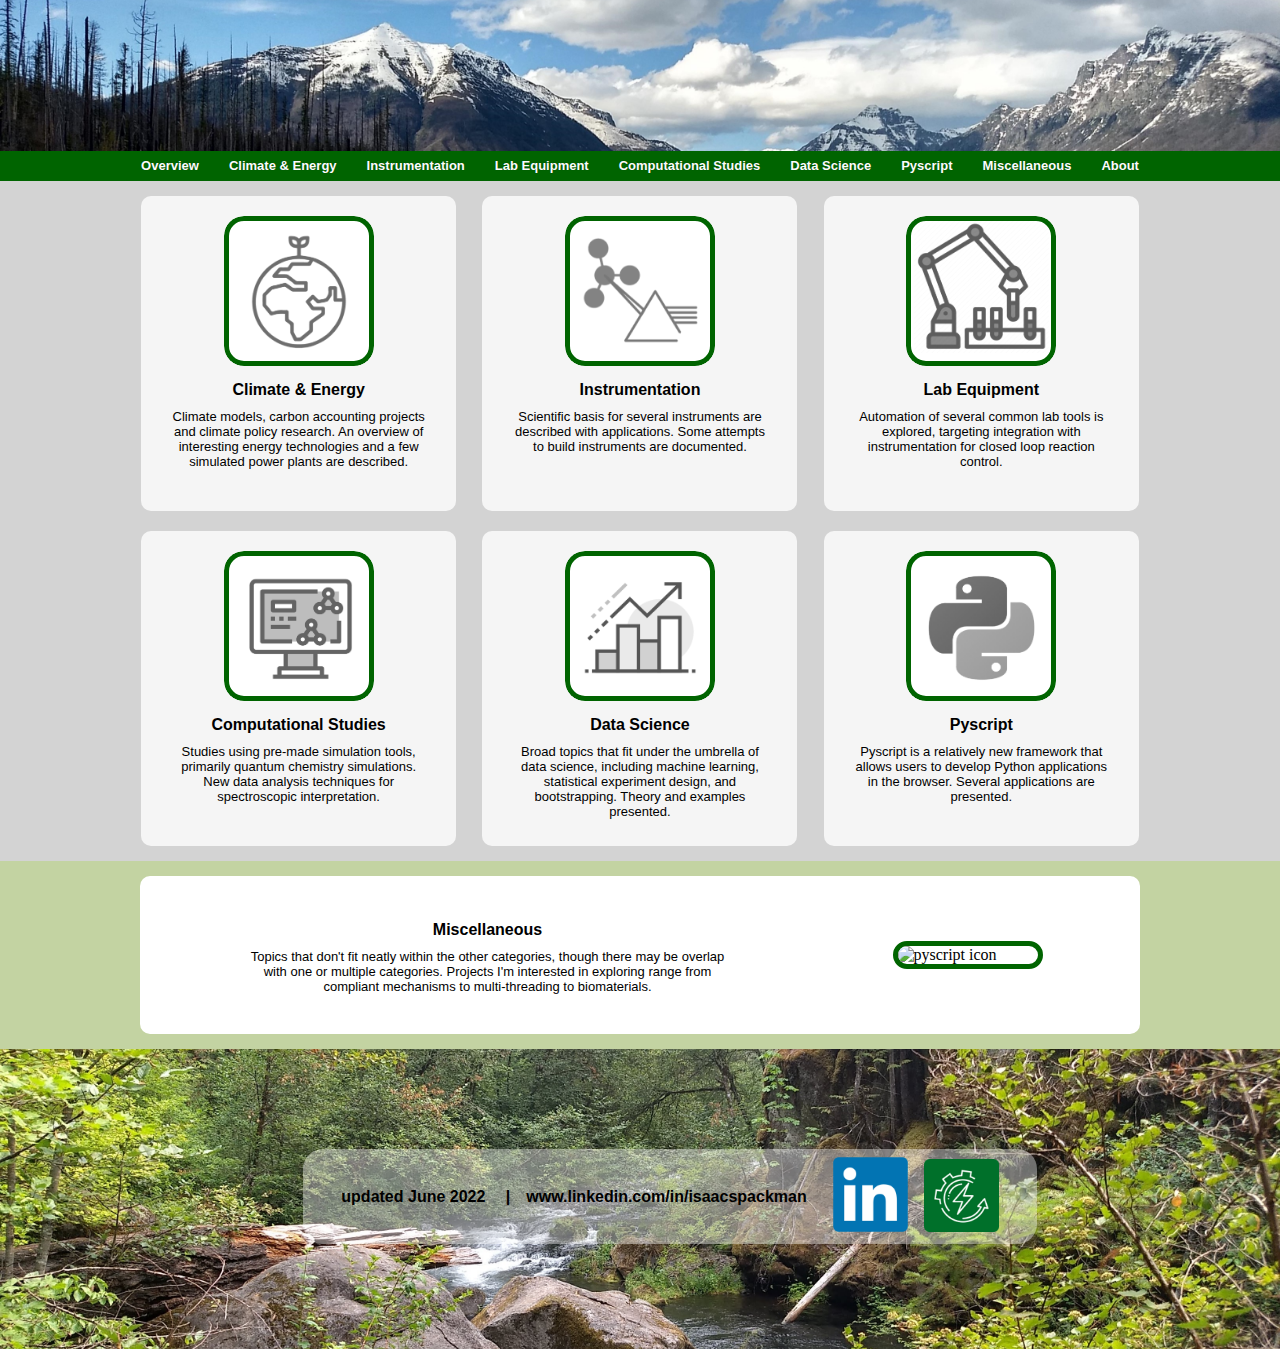
==== commit 9fc3cbb8: "fix outline of miscellaneous icon" ====
--- a/index.html
+++ b/index.html
@@ -3,6 +3,12 @@
 
 <head>
     <meta charset="utf-8" />
+    <!--this snippet should allow me to reload the page to see updates without caching old versions
+    will need to remove in final version-->
+    <meta http-equiv="Cache-Control" content="no-cache, no-store, must-revalidate"/>
+    <meta http-equiv="Pragma" content="no-cache"/>
+    <meta http-equiv="Expires" content="0"/>
+
     <title>Overview Page</title>
     <link rel="stylesheet" href="styles/styles.css">
     <link rel="stylesheet" href="styles/styles_nav.css">
@@ -110,7 +116,9 @@
                     </div>
                 </div>
                 <div class="right">
-                    <img class="img-icon" src="images/updates1.png" alt="updates icon">
+                    <div class="icon">
+                        <img class="btm-img-icon" src="images/Picture2.png" alt="pyscript icon">
+                    </div>
                 </div>
          </div>
         </div>
--- a/styles/styles.css
+++ b/styles/styles.css
@@ -76,7 +76,7 @@
 
 .lower-container > .right {
     background: transparent;
-    padding: 15px;
+    padding: 10px;
     margin:auto; /*evenly spaces items within lower section*/
 }
 
@@ -112,7 +112,14 @@
     box-shadow: 0 0 0 5px darkgreen inset;   
     border-radius: 20px; 
     background: white;
+}
 
+.btm-img-icon {
+    width: 140px;
+    border: 5px solid darkgreen;
+    box-shadow: 0 0 0 0px darkgreen inset;   
+    border-radius: 20px; 
+    background: white;
 }
 
 
